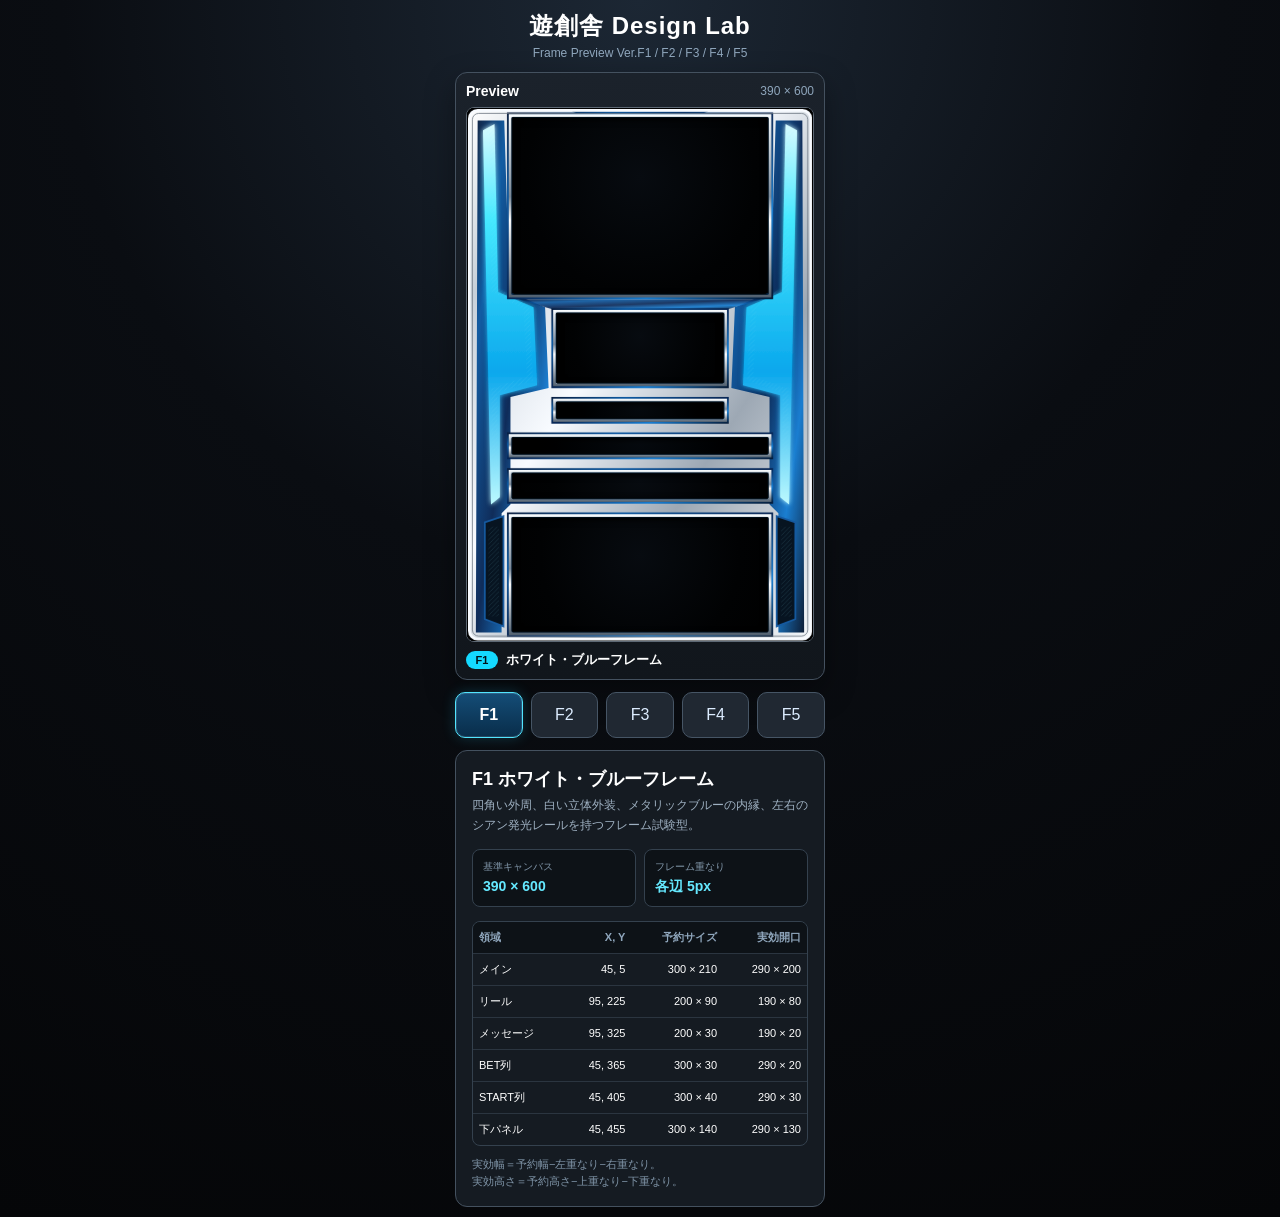
==== index.html @ 51da9c9e "Register F5 dark fantasy frame" ====
<!DOCTYPE html>
<html lang="ja">
<head>
<meta charset="UTF-8">
<meta name="viewport" content="width=device-width, initial-scale=1.0">
<title>遊創舎 Design Lab</title>
<link rel="stylesheet" href="CSS/base.css">
<link rel="stylesheet" href="CSS/layout.css">
<link rel="stylesheet" href="CSS/preview.css">
<link rel="stylesheet" href="CSS/frames/f1.css">
<link rel="stylesheet" href="CSS/frames/f2.css">
<link rel="stylesheet" href="CSS/frames/f3.css">
<link rel="stylesheet" href="CSS/frames/f4.css">
<link rel="stylesheet" href="CSS/frames/f5.css">
<link rel="stylesheet" href="CSS/editor.css">
<link rel="stylesheet" href="CSS/controls.css">
<link rel="stylesheet" href="CSS/responsive.css">
</head>
<body>
<main class="app">
<header><h1>遊創舎 Design Lab</h1><p>Frame Preview Ver.F1 / F2 / F3 / F4 / F5</p></header>
<section class="preview" aria-labelledby="preview-heading">
<div class="preview-title"><strong id="preview-heading">Preview</strong><span>390 × 600</span></div>
<div class="preview-area"><div class="canvas-guide" id="framePreview" role="img" aria-label="選択中のフレームプレビュー"></div></div>
<div class="preview-caption"><span id="frameCode">F1</span><strong id="frameName">ホワイト・ブルーフレーム</strong></div>
</section>
<nav class="frame-switcher" aria-label="フレーム選択">
<button class="frame-option active" type="button" data-frame="f1" aria-pressed="true">F1</button>
<button class="frame-option" type="button" data-frame="f2" aria-pressed="false">F2</button>
<button class="frame-option" type="button" data-frame="f3" aria-pressed="false">F3</button>
<button class="frame-option" type="button" data-frame="f4" aria-pressed="false">F4</button>
<button class="frame-option" type="button" data-frame="f5" aria-pressed="false">F5</button>
</nav>
<section id="editor" aria-live="polite"></section>
</main>
<script src="JS/config.js"></script>
<script src="JS/state.js"></script>
<script src="JS/ui.js"></script>
<script src="JS/frames/f1.js"></script>
<script src="JS/frames/f2.js"></script>
<script src="JS/frames/f3.js"></script>
<script src="JS/frames/f4.js"></script>
<script src="JS/frames/f5.js"></script>
<script src="JS/preview.js"></script>
<script src="JS/main.js"></script>
</body>
</html>
---- CSS/base.css ----
/* =========================================================
   base.css
   共通設定
========================================================= */

*{
    margin:0;
    padding:0;
    box-sizing:border-box;
}

body{
    min-height:100vh;
    background:
        radial-gradient(circle at 50% 0,#1c2734 0,#0a0d12 42%,#050608 100%);
    color:#fff;
    font-family:-apple-system,BlinkMacSystemFont,"Segoe UI",sans-serif;
}

button,
input,
select{
    font:inherit;
}
---- CSS/layout.css ----
/* =========================================================
   layout.css
   レイアウト
========================================================= */

.app{
    width:100%;
    max-width:390px;
    margin:auto;
    padding:10px;
}

header{
    margin-bottom:12px;
    text-align:center;
}

header h1{
    font-size:24px;
    letter-spacing:.04em;
}

header p{
    margin-top:4px;
    color:#8fa6bc;
    font-size:12px;
}

.preview{
    margin-bottom:12px;
    padding:10px;
    border:1px solid #44515f;
    border-radius:12px;
    background:linear-gradient(180deg,#1b222b,#11161c);
    box-shadow:0 12px 30px rgba(0,0,0,.35);
}

.preview-title{
    display:flex;
    align-items:center;
    justify-content:space-between;
    margin-bottom:8px;
    font-size:14px;
}

.preview-title span{
    color:#8fa6bc;
    font-size:12px;
    font-variant-numeric:tabular-nums;
}

.preview-caption{
    display:flex;
    align-items:center;
    gap:8px;
    margin-top:9px;
    font-size:13px;
}

.preview-caption span{
    min-width:32px;
    padding:3px 7px;
    border-radius:999px;
    background:#14d9ff;
    color:#001118;
    font-size:11px;
    font-weight:800;
    text-align:center;
}

.preview-caption strong{
    overflow:hidden;
    text-overflow:ellipsis;
    white-space:nowrap;
}
---- CSS/preview.css ----
/* =========================================================
   preview.css
   390 × 600 フレームプレビュー
========================================================= */

.preview-area{
    position:relative;
    width:100%;
    aspect-ratio:390/600;
    overflow:hidden;
    border:1px solid #5d6874;
    border-radius:8px;
    background:#020305;
}

.canvas-guide{
    position:absolute;
    inset:0;
    overflow:hidden;
    background:#000;
    isolation:isolate;
}

.frame-slot-layer,
.frame-shell-layer{
    position:absolute;
    inset:0;
}

.frame-slot-layer{
    z-index:1;
}

.frame-shell-layer{
    z-index:2;
    pointer-events:none;
}

.frame-slot{
    position:absolute;
    overflow:hidden;
    background:
        radial-gradient(circle at 50% 35%,#070b10 0,#010203 64%,#000 100%);
    box-shadow:
        inset 0 0 12px rgba(0,0,0,.95),
        inset 0 0 0 1px rgba(114,224,255,.08);
}

.frame-shell{
    display:block;
    width:100%;
    height:100%;
}
---- CSS/frames/f1.css ----
/* =========================================================
   frames/f1.css
   F1専用表現
========================================================= */

.f1-frame{
    box-shadow:
        inset 0 0 30px rgba(0,0,0,.95),
        0 0 18px rgba(44,208,255,.16);
}

.f1-shell{
    filter:drop-shadow(0 2px 3px rgba(0,0,0,.85));
}

.f1-led{
    animation:f1-led-pulse 2.4s ease-in-out infinite alternate;
}

.f1-led-delay{
    animation-delay:-1.2s;
}

@keyframes f1-led-pulse{
    from{
        opacity:.72;
    }

    to{
        opacity:1;
    }
}
---- CSS/frames/f2.css ----
/* =========================================================
   frames/f2.css
   F2専用表現
========================================================= */

.f2-frame{
    box-shadow:
        inset 0 0 34px rgba(0,0,0,.98),
        0 0 22px rgba(255,35,35,.2);
}

.f2-shell{
    filter:drop-shadow(0 3px 5px rgba(0,0,0,.95));
}

.f2-led{
    animation:f2-led-breathe 1.8s ease-in-out infinite alternate;
}

.f2-led-delay{
    animation-delay:-.9s;
}

@keyframes f2-led-breathe{
    from{
        opacity:.58;
    }

    to{
        opacity:1;
    }
}

@media (prefers-reduced-motion: reduce){
    .f2-led{
        animation:none;
        opacity:.9;
    }
}
---- CSS/frames/f3.css ----
/* =========================================================
   frames/f3.css
   F3 クローム・ゴールド ジュエルフレーム
========================================================= */

.f3-frame{
    box-shadow:
        inset 0 0 30px rgba(0,0,0,.96),
        0 0 24px rgba(255,196,42,.22);
}

.f3-shell{
    filter:drop-shadow(0 3px 5px rgba(0,0,0,.9));
}

.f3-jewel{
    animation:f3-jewel-glow 2.1s ease-in-out infinite alternate;
}

.f3-jewel-delay{
    animation-delay:-1.05s;
}

@keyframes f3-jewel-glow{
    from{opacity:.68;}
    to{opacity:1;}
}

@media (prefers-reduced-motion: reduce){
    .f3-jewel{
        animation:none;
        opacity:.92;
    }
}
---- CSS/frames/f4.css ----
/* =========================================================
   frames/f4.css
   F4 アルカナ・ファンタジーフレーム
========================================================= */

.f4-frame{
    box-shadow:inset 0 0 34px rgba(7,3,20,.98),0 0 26px rgba(128,91,255,.25);
}
.f4-shell{filter:drop-shadow(0 4px 6px rgba(0,0,0,.92));}
.f4-magic{animation:f4-magic-pulse 2.4s ease-in-out infinite alternate;transform-origin:center;}
.f4-rune{animation:f4-rune-pulse 3.2s ease-in-out infinite alternate;}
@keyframes f4-magic-pulse{from{opacity:.62}to{opacity:1}}
@keyframes f4-rune-pulse{from{opacity:.35}to{opacity:.88}}
@media (prefers-reduced-motion:reduce){.f4-magic,.f4-rune{animation:none;opacity:.9}}
---- CSS/frames/f5.css ----
/* F5 ダーク・アルカナ アーマーフレーム */
.f5-frame{box-shadow:inset 0 0 38px rgba(0,0,0,.98),0 0 28px rgba(174,44,255,.28)}
.f5-shell{filter:drop-shadow(0 4px 6px rgba(0,0,0,.95))}
.f5-mana{animation:f5-mana 1.9s ease-in-out infinite alternate}
.f5-crystal{animation:f5-crystal 2.5s ease-in-out infinite alternate}
@keyframes f5-mana{from{opacity:.48}to{opacity:1}}
@keyframes f5-crystal{from{opacity:.72}to{opacity:1}}
@media(prefers-reduced-motion:reduce){.f5-mana,.f5-crystal{animation:none;opacity:.92}}
---- CSS/editor.css ----
/* =========================================================
   editor.css
   F1寸法確認
========================================================= */

#editor{
    min-height:220px;
    padding:16px;
    border:1px solid #44515f;
    border-radius:12px;
    background:#151b22;
}

#editor h2{
    margin-bottom:5px;
    font-size:18px;
}

.frame-description{
    margin-bottom:14px;
    color:#9eb0c1;
    font-size:12px;
    line-height:1.6;
}

.dimension-summary{
    display:grid;
    grid-template-columns:repeat(2,minmax(0,1fr));
    gap:8px;
    margin-bottom:14px;
}

.dimension-summary div{
    padding:10px;
    border:1px solid #34414e;
    border-radius:8px;
    background:#0d1217;
}

.dimension-summary dt{
    margin-bottom:4px;
    color:#8297aa;
    font-size:10px;
}

.dimension-summary dd{
    color:#65e9ff;
    font-size:14px;
    font-weight:800;
    font-variant-numeric:tabular-nums;
}

.dimension-table-wrap{
    overflow-x:auto;
    border:1px solid #34414e;
    border-radius:8px;
}

.dimension-table{
    width:100%;
    min-width:330px;
    border-collapse:collapse;
    font-size:11px;
    font-variant-numeric:tabular-nums;
}

.dimension-table th,
.dimension-table td{
    padding:8px 6px;
    border-bottom:1px solid #2b3540;
    text-align:right;
    white-space:nowrap;
}

.dimension-table th:first-child,
.dimension-table td:first-child{
    text-align:left;
}

.dimension-table th{
    background:#0d1217;
    color:#8fa6bc;
    font-weight:600;
}

.dimension-table tbody tr:last-child td{
    border-bottom:none;
}

.dimension-note{
    margin-top:10px;
    color:#7f94a7;
    font-size:11px;
    line-height:1.55;
}
---- CSS/controls.css ----
/* =========================================================
   controls.css
   フレーム切替
========================================================= */

.frame-switcher{
    display:flex;
    gap:8px;
    margin-bottom:12px;
}

.frame-option{
    flex:1;
    min-height:46px;
    border:1px solid #465565;
    border-radius:10px;
    background:#202832;
    color:#dcecff;
    cursor:pointer;
    transition:
        border-color .2s,
        background-color .2s,
        box-shadow .2s;
}

.frame-option.active{
    border-color:#51e5ff;
    background:linear-gradient(180deg,#144d77,#092d4a);
    box-shadow:
        inset 0 0 0 1px rgba(255,255,255,.12),
        0 0 14px rgba(40,209,255,.2);
    color:#fff;
    font-weight:800;
}

.frame-option:focus-visible{
    outline:2px solid #fff;
    outline-offset:2px;
}
---- CSS/responsive.css ----
/* =========================================================
   responsive.css
========================================================= */

@media (max-width:360px){
    .app{
        padding:7px;
    }

    .preview,
    #editor{
        padding:8px;
    }

    header h1{
        font-size:21px;
    }
}

@media (prefers-reduced-motion:reduce){
    *,
    *::before,
    *::after{
        scroll-behavior:auto !important;
        animation-duration:.01ms !important;
        animation-iteration-count:1 !important;
        transition-duration:.01ms !important;
    }
}
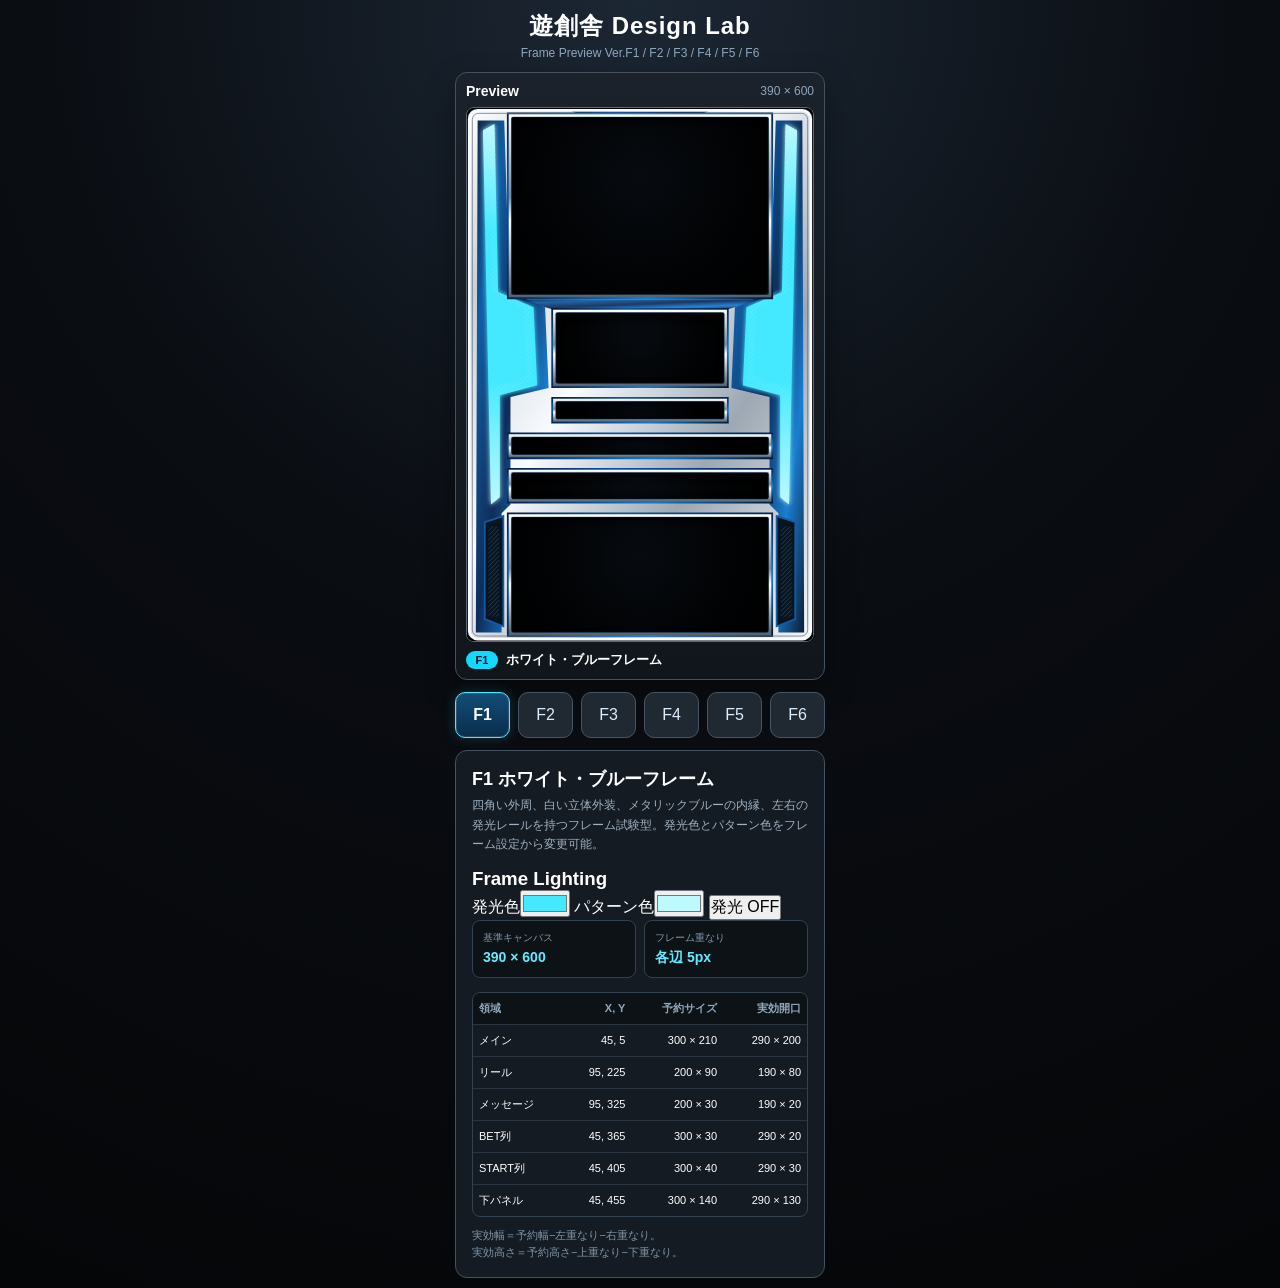
==== commit 0da57d4b: "Register F6 2.5-layer prototype" ====
--- a/index.html
+++ b/index.html
@@ -12,13 +12,14 @@
 <link rel="stylesheet" href="CSS/frames/f3.css">
 <link rel="stylesheet" href="CSS/frames/f4.css">
 <link rel="stylesheet" href="CSS/frames/f5.css">
+<link rel="stylesheet" href="CSS/frames/f6.css">
 <link rel="stylesheet" href="CSS/editor.css">
 <link rel="stylesheet" href="CSS/controls.css">
 <link rel="stylesheet" href="CSS/responsive.css">
 </head>
 <body>
 <main class="app">
-<header><h1>遊創舎 Design Lab</h1><p>Frame Preview Ver.F1 / F2 / F3 / F4 / F5</p></header>
+<header><h1>遊創舎 Design Lab</h1><p>Frame Preview Ver.F1 / F2 / F3 / F4 / F5 / F6</p></header>
 <section class="preview" aria-labelledby="preview-heading">
 <div class="preview-title"><strong id="preview-heading">Preview</strong><span>390 × 600</span></div>
 <div class="preview-area"><div class="canvas-guide" id="framePreview" role="img" aria-label="選択中のフレームプレビュー"></div></div>
@@ -30,6 +31,7 @@
 <button class="frame-option" type="button" data-frame="f3" aria-pressed="false">F3</button>
 <button class="frame-option" type="button" data-frame="f4" aria-pressed="false">F4</button>
 <button class="frame-option" type="button" data-frame="f5" aria-pressed="false">F5</button>
+<button class="frame-option" type="button" data-frame="f6" aria-pressed="false">F6</button>
 </nav>
 <section id="editor" aria-live="polite"></section>
 </main>
@@ -41,6 +43,7 @@
 <script src="JS/frames/f3.js"></script>
 <script src="JS/frames/f4.js"></script>
 <script src="JS/frames/f5.js"></script>
+<script src="JS/frames/f6.js"></script>
 <script src="JS/preview.js"></script>
 <script src="JS/main.js"></script>
 </body>
--- a/CSS/frames/f1.css
+++ b/CSS/frames/f1.css
@@ -2,31 +2,11 @@
    frames/f1.css
    F1専用表現
 ========================================================= */
-
-.f1-frame{
-    box-shadow:
-        inset 0 0 30px rgba(0,0,0,.95),
-        0 0 18px rgba(44,208,255,.16);
-}
-
-.f1-shell{
-    filter:drop-shadow(0 2px 3px rgba(0,0,0,.85));
-}
-
-.f1-led{
-    animation:f1-led-pulse 2.4s ease-in-out infinite alternate;
-}
-
-.f1-led-delay{
-    animation-delay:-1.2s;
-}
-
-@keyframes f1-led-pulse{
-    from{
-        opacity:.72;
-    }
-
-    to{
-        opacity:1;
-    }
-}
+.f1-frame{box-shadow:inset 0 0 30px rgba(0,0,0,.95),0 0 18px rgba(44,208,255,.16)}
+.f1-shell{filter:drop-shadow(0 2px 3px rgba(0,0,0,.85))}
+.f1-lighting{transition:opacity .25s ease}
+.f1-lighting.is-off{opacity:.08}
+.f1-led{animation:f1-led-pulse 2.4s ease-in-out infinite alternate}
+.f1-led-delay{animation-delay:-1.2s}
+@keyframes f1-led-pulse{from{opacity:.72}to{opacity:1}}
+@media(prefers-reduced-motion:reduce){.f1-led{animation:none;opacity:1}}
--- a/CSS/frames/f6.css
+++ b/CSS/frames/f6.css
@@ -0,0 +1,10 @@
+/* =========================================================
+   frames/f6.css
+   F6 2.5層構造プロトタイプ
+========================================================= */
+.f6-frame{box-shadow:inset 0 0 30px rgba(0,0,0,.96),0 0 20px rgba(69,233,255,.14)}
+.f6-shell{filter:drop-shadow(0 2px 4px rgba(0,0,0,.9))}
+.f6-led-source{animation:f6-led-pulse 1.8s ease-in-out infinite alternate}
+.f6-shell-window{mix-blend-mode:screen}
+@keyframes f6-led-pulse{from{opacity:.55}to{opacity:1}}
+@media(prefers-reduced-motion:reduce){.f6-led-source{animation:none;opacity:.9}}
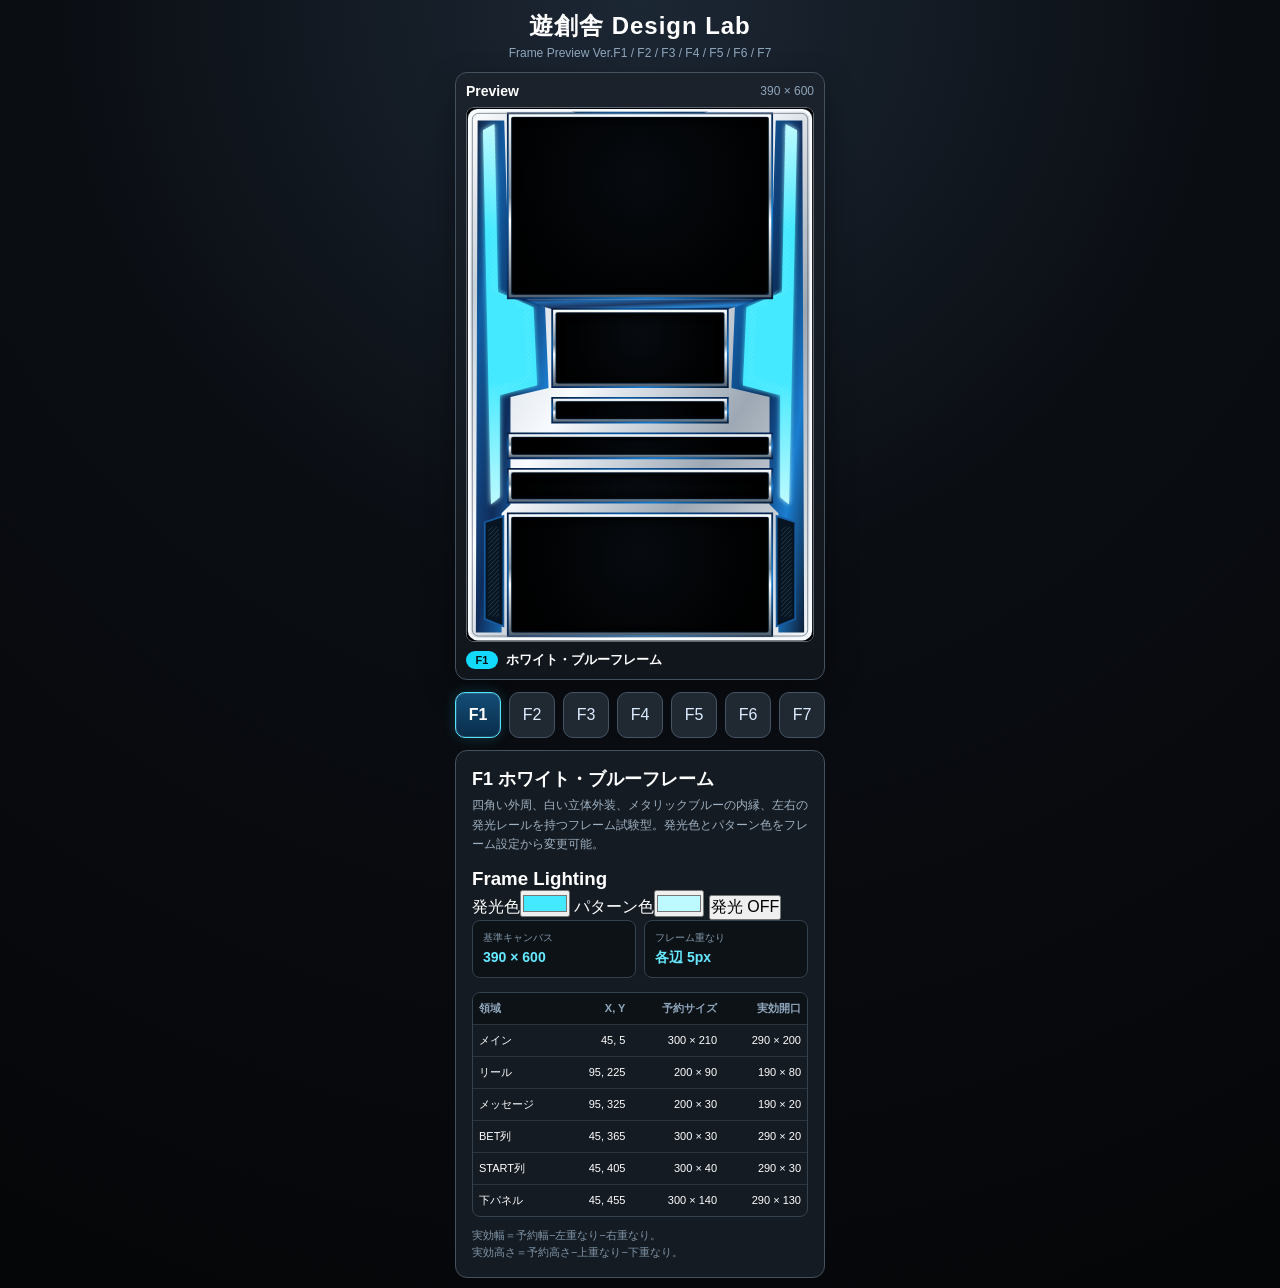
==== commit a1fe6742: "Register F7 high-detail frame" ====
--- a/index.html
+++ b/index.html
@@ -13,13 +13,14 @@
 <link rel="stylesheet" href="CSS/frames/f4.css">
 <link rel="stylesheet" href="CSS/frames/f5.css">
 <link rel="stylesheet" href="CSS/frames/f6.css">
+<link rel="stylesheet" href="CSS/frames/f7.css">
 <link rel="stylesheet" href="CSS/editor.css">
 <link rel="stylesheet" href="CSS/controls.css">
 <link rel="stylesheet" href="CSS/responsive.css">
 </head>
 <body>
 <main class="app">
-<header><h1>遊創舎 Design Lab</h1><p>Frame Preview Ver.F1 / F2 / F3 / F4 / F5 / F6</p></header>
+<header><h1>遊創舎 Design Lab</h1><p>Frame Preview Ver.F1 / F2 / F3 / F4 / F5 / F6 / F7</p></header>
 <section class="preview" aria-labelledby="preview-heading">
 <div class="preview-title"><strong id="preview-heading">Preview</strong><span>390 × 600</span></div>
 <div class="preview-area"><div class="canvas-guide" id="framePreview" role="img" aria-label="選択中のフレームプレビュー"></div></div>
@@ -32,6 +33,7 @@
 <button class="frame-option" type="button" data-frame="f4" aria-pressed="false">F4</button>
 <button class="frame-option" type="button" data-frame="f5" aria-pressed="false">F5</button>
 <button class="frame-option" type="button" data-frame="f6" aria-pressed="false">F6</button>
+<button class="frame-option" type="button" data-frame="f7" aria-pressed="false">F7</button>
 </nav>
 <section id="editor" aria-live="polite"></section>
 </main>
@@ -44,6 +46,8 @@
 <script src="JS/frames/f4.js"></script>
 <script src="JS/frames/f5.js"></script>
 <script src="JS/frames/f6.js"></script>
+<script src="JS/frames/f7.js"></script>
+<script src="JS/frames/layer-adapter.js"></script>
 <script src="JS/preview.js"></script>
 <script src="JS/main.js"></script>
 </body>
--- a/CSS/frames/f7.css
+++ b/CSS/frames/f7.css
@@ -0,0 +1,47 @@
+/* =========================================================
+   frames/f7.css
+   F7 High Detail クローム・ジュエル構造検証機
+========================================================= */
+.f7-frame{
+    background:
+        radial-gradient(circle at 50% 18%,rgba(255,203,54,.08),transparent 34%),
+        #050607;
+    box-shadow:
+        inset 0 0 34px rgba(0,0,0,.98),
+        inset 0 0 0 1px rgba(255,255,255,.08),
+        0 0 28px rgba(255,191,31,.22);
+}
+
+.f7-shell{
+    filter:drop-shadow(0 4px 6px rgba(0,0,0,.92));
+}
+
+.f7-jewel-module,
+.f7-led-source{
+    animation:f7-jewel-pulse 2.25s ease-in-out infinite alternate;
+}
+
+.f7-phase-b{
+    animation-delay:-1.125s;
+}
+
+.f7-fin{
+    filter:drop-shadow(0 1px 1px rgba(0,0,0,.85));
+}
+
+.f7-bezel{
+    filter:drop-shadow(0 1px 1px rgba(0,0,0,.82));
+}
+
+@keyframes f7-jewel-pulse{
+    from{opacity:.72;}
+    to{opacity:1;}
+}
+
+@media (prefers-reduced-motion: reduce){
+    .f7-jewel-module,
+    .f7-led-source{
+        animation:none;
+        opacity:.94;
+    }
+}
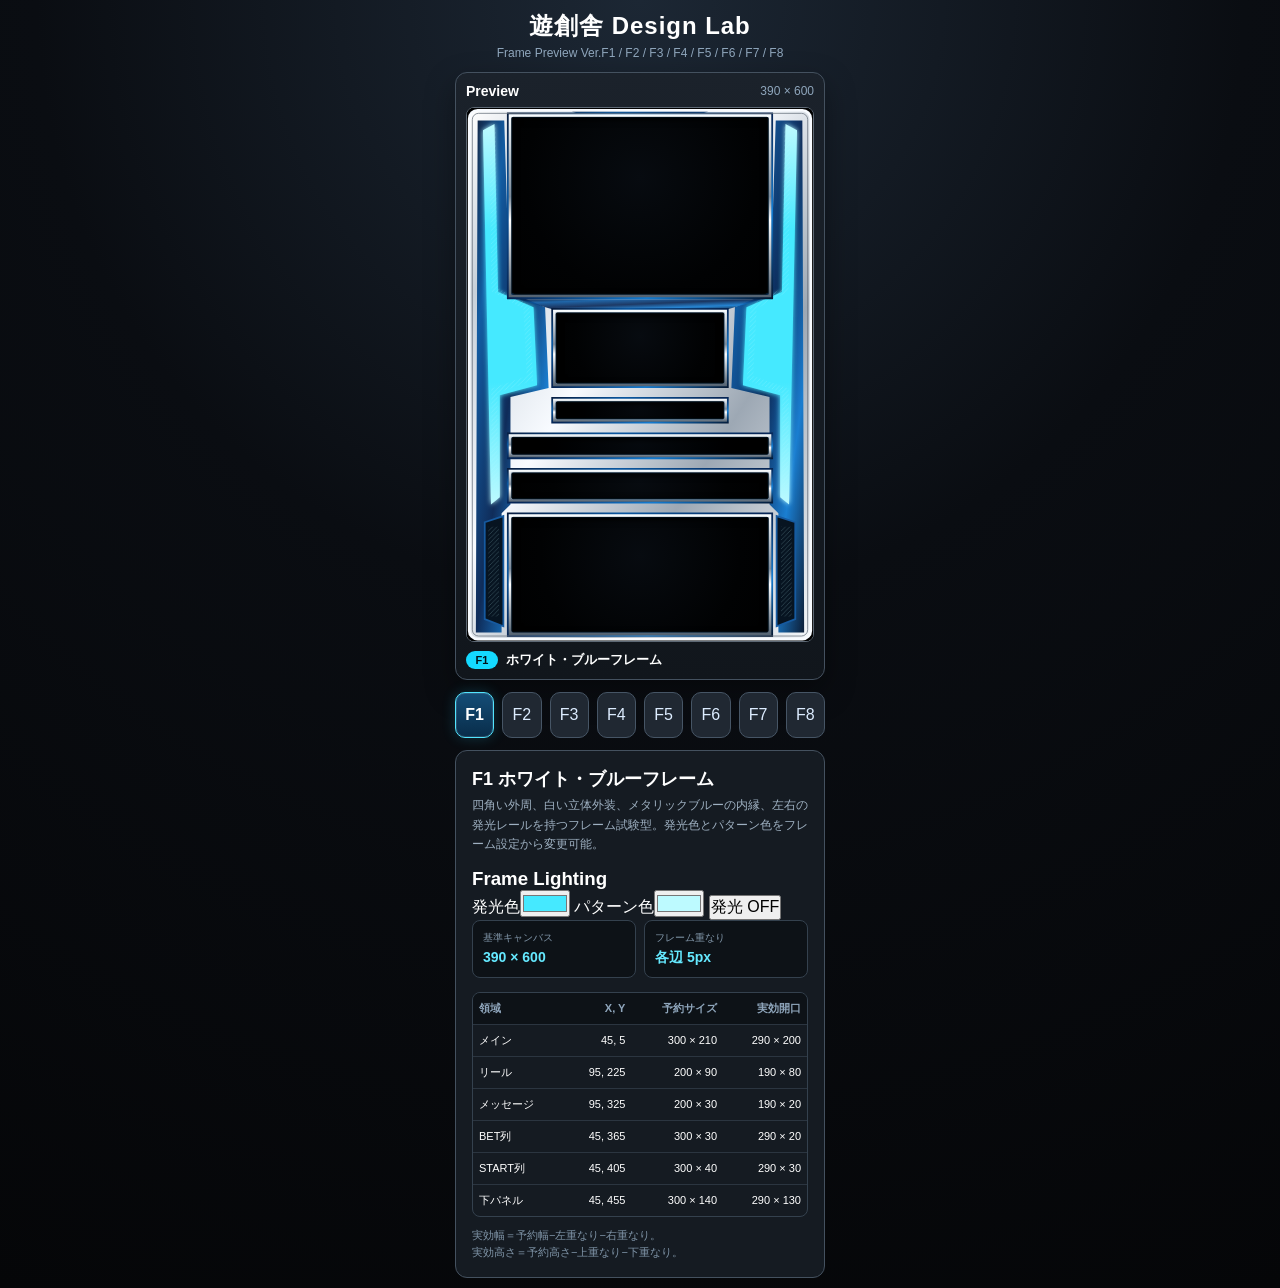
==== commit ecd29c52: "Add F8 Lupin B4 frame option" ====
--- a/index.html
+++ b/index.html
@@ -14,13 +14,14 @@
 <link rel="stylesheet" href="CSS/frames/f5.css">
 <link rel="stylesheet" href="CSS/frames/f6.css">
 <link rel="stylesheet" href="CSS/frames/f7.css">
+<link rel="stylesheet" href="CSS/frames/f8.css">
 <link rel="stylesheet" href="CSS/editor.css">
 <link rel="stylesheet" href="CSS/controls.css">
 <link rel="stylesheet" href="CSS/responsive.css">
 </head>
 <body>
 <main class="app">
-<header><h1>遊創舎 Design Lab</h1><p>Frame Preview Ver.F1 / F2 / F3 / F4 / F5 / F6 / F7</p></header>
+<header><h1>遊創舎 Design Lab</h1><p>Frame Preview Ver.F1 / F2 / F3 / F4 / F5 / F6 / F7 / F8</p></header>
 <section class="preview" aria-labelledby="preview-heading">
 <div class="preview-title"><strong id="preview-heading">Preview</strong><span>390 × 600</span></div>
 <div class="preview-area"><div class="canvas-guide" id="framePreview" role="img" aria-label="選択中のフレームプレビュー"></div></div>
@@ -34,6 +35,7 @@
 <button class="frame-option" type="button" data-frame="f5" aria-pressed="false">F5</button>
 <button class="frame-option" type="button" data-frame="f6" aria-pressed="false">F6</button>
 <button class="frame-option" type="button" data-frame="f7" aria-pressed="false">F7</button>
+<button class="frame-option" type="button" data-frame="f8" aria-pressed="false">F8</button>
 </nav>
 <section id="editor" aria-live="polite"></section>
 </main>
@@ -47,6 +49,7 @@
 <script src="JS/frames/f5.js"></script>
 <script src="JS/frames/f6.js"></script>
 <script src="JS/frames/f7.js"></script>
+<script src="JS/frames/f8.js"></script>
 <script src="JS/frames/layer-adapter.js"></script>
 <script src="JS/preview.js"></script>
 <script src="JS/main.js"></script>
--- a/CSS/frames/f8.css
+++ b/CSS/frames/f8.css
@@ -0,0 +1,34 @@
+/* =========================================================
+   frames/f8.css
+   F8 Lupin B4 実機比率ベース構造研究機
+========================================================= */
+.f8-frame{
+  background:#040506;
+  box-shadow:inset 0 0 26px rgba(0,0,0,.96),0 0 24px rgba(255,168,20,.18);
+}
+
+.f8-shell{
+  filter:drop-shadow(0 3px 5px rgba(0,0,0,.9));
+}
+
+.f8-side-led{
+  animation:f8-led-pulse 1.8s ease-in-out infinite alternate;
+}
+
+.f8-lower-led{
+  animation:f8-rainbow 3.6s linear infinite;
+}
+
+@keyframes f8-led-pulse{
+  from{opacity:.78;}
+  to{opacity:1;}
+}
+
+@keyframes f8-rainbow{
+  from{filter:hue-rotate(0deg);}
+  to{filter:hue-rotate(360deg);}
+}
+
+@media (prefers-reduced-motion: reduce){
+  .f8-side-led,.f8-lower-led{animation:none;}
+}
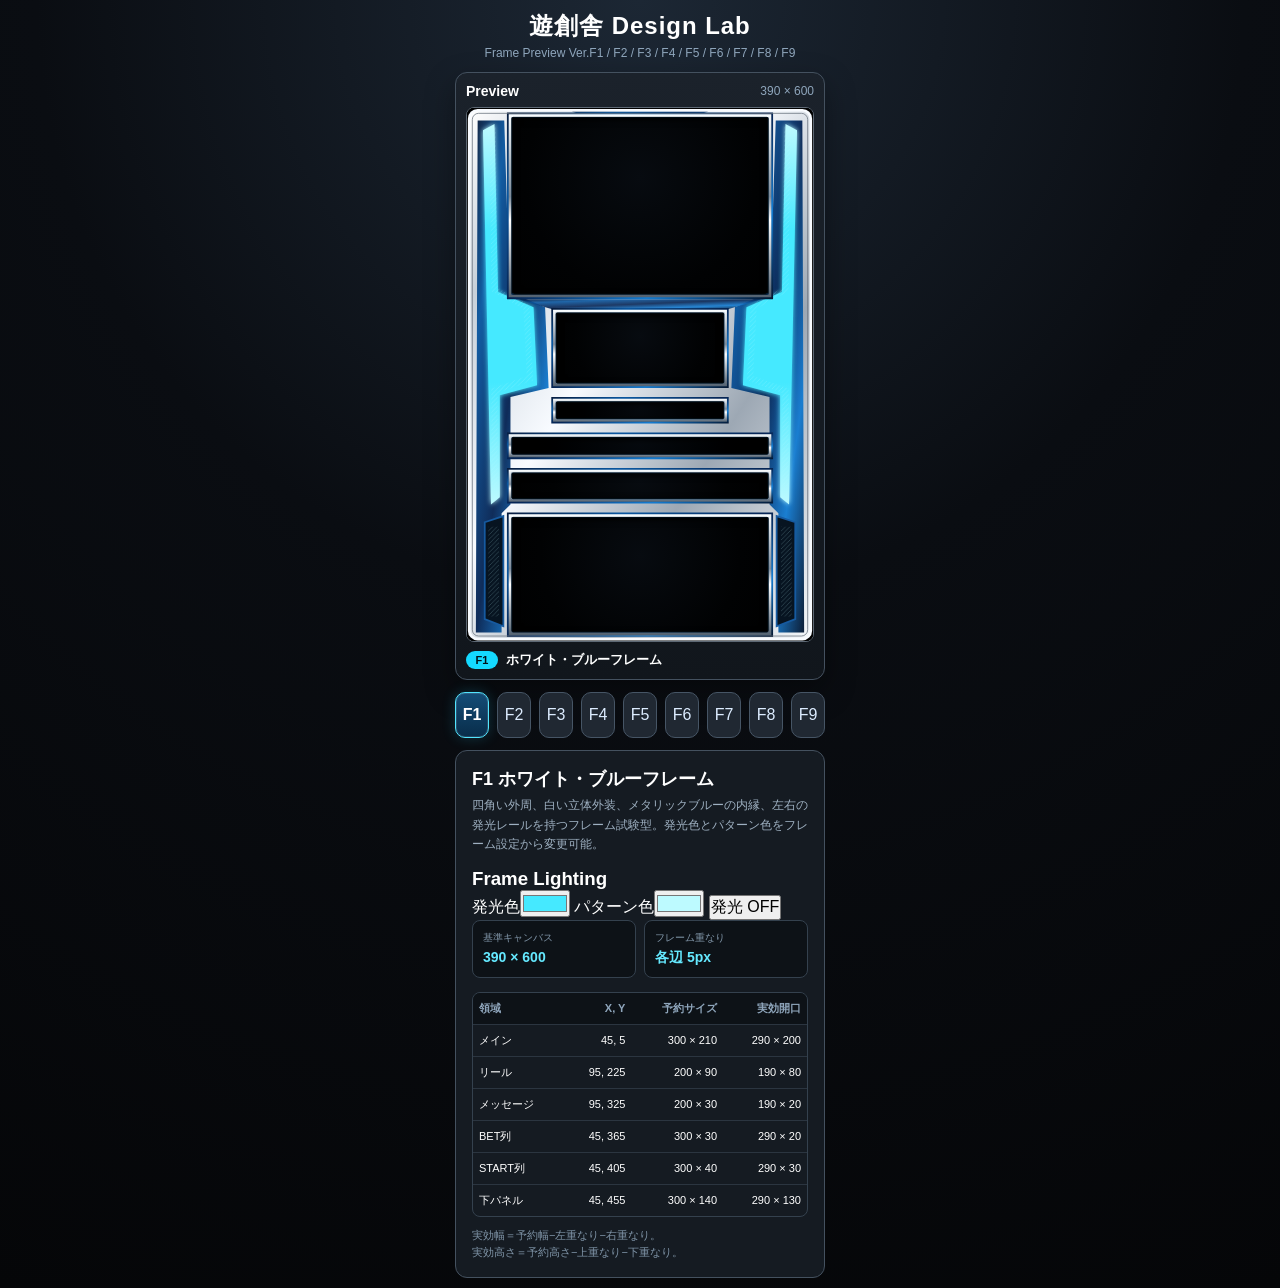
==== commit 537e084b: "Expose F9 hybrid frame in Design Lab" ====
--- a/index.html
+++ b/index.html
@@ -15,13 +15,14 @@
 <link rel="stylesheet" href="CSS/frames/f6.css">
 <link rel="stylesheet" href="CSS/frames/f7.css">
 <link rel="stylesheet" href="CSS/frames/f8.css">
+<link rel="stylesheet" href="CSS/frames/f9.css">
 <link rel="stylesheet" href="CSS/editor.css">
 <link rel="stylesheet" href="CSS/controls.css">
 <link rel="stylesheet" href="CSS/responsive.css">
 </head>
 <body>
 <main class="app">
-<header><h1>遊創舎 Design Lab</h1><p>Frame Preview Ver.F1 / F2 / F3 / F4 / F5 / F6 / F7 / F8</p></header>
+<header><h1>遊創舎 Design Lab</h1><p>Frame Preview Ver.F1 / F2 / F3 / F4 / F5 / F6 / F7 / F8 / F9</p></header>
 <section class="preview" aria-labelledby="preview-heading">
 <div class="preview-title"><strong id="preview-heading">Preview</strong><span>390 × 600</span></div>
 <div class="preview-area"><div class="canvas-guide" id="framePreview" role="img" aria-label="選択中のフレームプレビュー"></div></div>
@@ -36,6 +37,7 @@
 <button class="frame-option" type="button" data-frame="f6" aria-pressed="false">F6</button>
 <button class="frame-option" type="button" data-frame="f7" aria-pressed="false">F7</button>
 <button class="frame-option" type="button" data-frame="f8" aria-pressed="false">F8</button>
+<button class="frame-option" type="button" data-frame="f9" aria-pressed="false">F9</button>
 </nav>
 <section id="editor" aria-live="polite"></section>
 </main>
@@ -50,6 +52,7 @@
 <script src="JS/frames/f6.js"></script>
 <script src="JS/frames/f7.js"></script>
 <script src="JS/frames/f8.js"></script>
+<script src="JS/frames/f9.js"></script>
 <script src="JS/frames/layer-adapter.js"></script>
 <script src="JS/preview.js"></script>
 <script src="JS/main.js"></script>
--- a/CSS/frames/f9.css
+++ b/CSS/frames/f9.css
@@ -0,0 +1,33 @@
+/* =========================================================
+   F9 Lovable Hybrid / mechanism port + Yusosha exterior study
+========================================================= */
+.f9-frame .frame-slot-layer{opacity:.12;pointer-events:none}.f9-frame .frame-slot{border-style:dashed}
+.f9-frame .frame-shell-layer{position:absolute;inset:0;overflow:hidden}
+.f9-cabinet{position:absolute;inset:0;background:#050608;color:#fff;isolation:isolate;--chrome-a:#f7fafc;--chrome-b:#aeb7c1;--chrome-c:#59626d;--chrome-d:#171b20;--gold-a:#fff1a7;--gold-b:#d99821;--gold-c:#593308;--blue:#78b7ff}
+.f9-black-body{position:absolute;inset:3px 5px 5px;border-radius:18px 18px 7px 7px;background:linear-gradient(#181a1d 0 30%,#08090b 54%,#020304);box-shadow:inset 0 0 0 2px #222a30,inset 0 0 34px #000;z-index:0}
+.f9-frame-layer,.f9-parts-layer,.f9-shell-layer{position:absolute;inset:0}.f9-frame-layer{z-index:1}.f9-parts-layer{z-index:2}.f9-shell-layer{z-index:4;pointer-events:none}
+.f9-inner-spine{position:absolute;left:39px;right:39px;top:13px;bottom:71px;border:2px solid #40474e;border-radius:14px;background:linear-gradient(90deg,#111 0,#191c20 3%,#050607 8%,#050607 92%,#191c20 97%,#111);box-shadow:inset 0 0 20px #000}.f9-bottom-back{position:absolute;left:11px;right:11px;bottom:4px;height:78px;background:linear-gradient(#15181c,#020304);clip-path:polygon(4% 0,96% 0,100% 18%,98% 100%,2% 100%,0 18%)}
+/* top */
+.f9-top-unit{position:absolute;left:0;right:0;top:0;height:172px;overflow:hidden}.f9-top-speaker{position:absolute;top:6px;width:112px;height:38px;background:linear-gradient(#272b31,#050607);box-shadow:inset 0 1px #525a63}.f9-top-speaker:after{content:"";position:absolute;inset:7px 13px;background-image:radial-gradient(#5d6570 1px,transparent 1.3px);background-size:5px 5px;opacity:.65}.f9-top-speaker.left{left:11px;clip-path:polygon(0 0,100% 0,82% 100%,5% 100%)}.f9-top-speaker.right{right:11px;clip-path:polygon(0 0,100% 0,95% 100%,18% 100%)}
+.f9-gold-crown{position:absolute;left:118px;right:118px;top:0;height:34px;background:linear-gradient(180deg,#ffeaa2,#aa6611 58%,#5b3205);clip-path:polygon(8% 0,92% 0,100% 78%,93% 100%,7% 100%,0 78%);box-shadow:inset 0 0 0 2px #3b2409,inset 0 4px 8px #fff4}.f9-gold-crown:after{content:"";position:absolute;inset:4px 13px;background:repeating-linear-gradient(90deg,#24180a 0 2px,transparent 2px 6px),repeating-linear-gradient(0deg,#24180a 0 2px,transparent 2px 6px);opacity:.65}
+.f9-gold-mesh{position:absolute;background:linear-gradient(135deg,#3d2507,#db8f13 28%,#6a3905 55%,#f2b63d 82%,#2b1702);box-shadow:inset 0 0 0 2px #2e1a05}.f9-gold-mesh:after{content:"";position:absolute;inset:3px;background:repeating-linear-gradient(45deg,transparent 0 7px,#2b1808 7px 9px),repeating-linear-gradient(-45deg,transparent 0 7px,#5e360c 7px 9px);opacity:.65}.f9-gold-mesh.left{left:38px;top:38px;width:126px;height:108px;clip-path:polygon(6% 0,100% 0,86% 100%,0 92%)}.f9-gold-mesh.center{left:158px;top:34px;width:72px;height:31px;clip-path:polygon(8% 0,100% 0,87% 100%,0 88%)}
+.f9-dot-circle{position:absolute;left:55px;top:43px;width:119px;height:119px;border-radius:50%;background:radial-gradient(circle at 36% 28%,#26303a,#030405 68%);box-shadow:0 0 0 3px #030405,0 0 0 7px #a9771d,0 0 0 10px #1f252a,inset 0 0 20px #000;z-index:3}.f9-dot-grid{position:absolute;inset:15px;display:grid;grid-template-columns:repeat(15,1fr);gap:1px;border-radius:50%;overflow:hidden;padding:2px;background:#020304}.f9-dot{border-radius:50%;background:#17202a}.f9-dot.on{background:radial-gradient(circle,#fff0a1,#ff9d20 55%,#7c3600);box-shadow:0 0 3px #ff9d20}.f9-ring{position:absolute;inset:-5px;border-radius:50%}.f9-ring-dot{position:absolute;width:5px;height:5px;margin:-2.5px;border-radius:50%;background:radial-gradient(circle,#fff,#75cfff 60%,#164d83);box-shadow:0 0 5px #68c8ff;animation:f9Ring 1.8s ease-in-out infinite}@keyframes f9Ring{50%{filter:brightness(1.8);transform:scale(1.2)}}
+.f9-reel-box{position:absolute;right:50px;top:50px;display:flex;gap:4px;padding:5px;background:linear-gradient(#f4f6f8,#777f88 43%,#1c2025 72%,#08090b);border-radius:7px;box-shadow:0 4px 9px #000,inset 0 1px #fff;z-index:3}.f9-reel{width:31px;height:91px;border-radius:3px;background:linear-gradient(#000b,transparent 25%,transparent 75%,#000c),repeating-linear-gradient(#fff8e5 0 29px,#e7b43a 29px 58px);box-shadow:inset 0 0 8px #000}.f9-reel span{display:block;margin-top:32px;text-align:center;color:#704300;font-weight:900;font-size:15px}
+/* display */
+.f9-main-display{position:absolute;left:41px;right:41px;top:171px;height:154px;padding:5px;border-radius:9px;background:linear-gradient(#f7fafc,#727b84 29%,#2d3339 55%,#b5bec7 76%,#171b1f);box-shadow:0 7px 14px #000,inset 0 1px #fff}.f9-main-display:before{content:"";position:absolute;inset:7px;border-radius:6px;background:#040506}.f9-screen{position:absolute;inset:11px;border-radius:4px;overflow:hidden;background:radial-gradient(ellipse at 50% 110%,#724900,#120d03 60%,#000);display:flex;align-items:center;justify-content:center;flex-direction:column;box-shadow:inset 0 0 0 2px #000}.f9-rays{position:absolute;inset:-55%;background:repeating-conic-gradient(#e2a62b22 0 7deg,transparent 7deg 15deg);animation:f9Spin 24s linear infinite}@keyframes f9Spin{to{transform:rotate(1turn)}}.f9-screen strong{position:relative;z-index:1;font-size:31px;letter-spacing:.2em;background:linear-gradient(#fff7d0,#ffc84e,#855405);color:transparent;background-clip:text;-webkit-background-clip:text}.f9-screen small{position:relative;z-index:1;color:#f4d99e;font-size:8px;letter-spacing:.3em;margin-top:7px}
+/* deck */
+.f9-deck{position:absolute;left:24px;right:24px;top:324px;height:54px;clip-path:polygon(4% 0,96% 0,100% 100%,0 100%);background:linear-gradient(#4b525a,#1d2126 39%,#08090b);box-shadow:0 7px 14px #000,inset 0 1px #747d85;z-index:5}.f9-deck-lip{position:absolute;left:10px;right:10px;top:0;height:7px;background:linear-gradient(#fbfcfd,#737c85,#22272c)}.f9-stops{position:absolute;left:50%;top:10px;transform:translateX(-50%);display:flex;gap:15px}.f9-stop{width:31px;height:31px;padding:0;border:0;border-radius:50%;background:radial-gradient(circle at 35% 28%,#ffe1c3,#ff6530 45%,#8a1b00 100%);box-shadow:0 0 10px #ff6b32,inset 0 -3px 7px #0009,0 3px 0 #111;transition:.08s}.f9-stop:active{transform:translateY(2px);filter:brightness(1.65)}.f9-side-key{position:absolute;top:17px;display:flex;gap:5px}.f9-side-key.left{left:27px}.f9-side-key.right{right:27px}.f9-side-key i{display:block;width:19px;height:8px;border-radius:2px;background:linear-gradient(#d5dbe0,#565d65)}.f9-side-key .slot{background:#08090b;box-shadow:0 0 0 3px #9ea6ad}
+/* lower */
+.f9-lower{position:absolute;left:0;right:0;top:379px;height:147px}.f9-lower-frame{position:absolute;left:49px;right:49px;top:4px;bottom:4px;padding:6px;border-radius:7px;background:linear-gradient(#f5f8fa,#8e97a1 24%,#3c434b 52%,#b5bdc5 75%,#15191d);box-shadow:0 7px 14px #000,inset 0 1px #fff}.f9-lower-art{position:absolute;inset:7px;border-radius:4px;overflow:hidden;background:conic-gradient(from 210deg at 50% 70%,#ba5600,#ffba24,#ffd878,#e68000,#ffb11a);box-shadow:inset 0 0 0 2px #120800,inset 0 0 32px #5a1e00}.f9-lower-art:before{content:"";position:absolute;inset:0;background:repeating-linear-gradient(115deg,#0002 0 9px,transparent 9px 21px)}.f9-art-glow{position:absolute;left:22%;right:22%;top:-10px;height:80px;border-radius:50%;background:#fff3;filter:blur(17px)}.f9-lower-led{position:absolute;top:10px;bottom:10px;width:27px;border-radius:8px;background:linear-gradient(90deg,#ffffff33,#0007);box-shadow:inset 0 0 0 2px #0b0c0e,inset 3px 0 7px #fff5,0 0 11px #7dbbff}.f9-lower-led:before{content:"";position:absolute;inset:4px;border-radius:5px;background:linear-gradient(#eef9ff,#92c8ff 45%,#305fbd);box-shadow:0 0 12px #89beff;animation:f9Breath 2.8s ease-in-out infinite}.f9-lower-led:after{content:"";position:absolute;left:5px;top:4px;bottom:4px;width:5px;border-radius:4px;background:linear-gradient(#fff,#ffffff18)}.f9-lower-led.left{left:16px}.f9-lower-led.right{right:16px}.f9-lower.rainbow .f9-lower-led:before{background:linear-gradient(#ff3b64,#ff9835,#ffe24c,#46e17a,#3fd9e8,#4c7bff,#ad56f3,#ff3b64);background-size:100% 260%;animation:f9Rainbow 2s linear infinite}@keyframes f9Rainbow{to{background-position:0 260%}}@keyframes f9Breath{50%{filter:brightness(1.45)}}
+/* base */
+.f9-base{position:absolute;left:8px;right:8px;bottom:3px;height:78px;background:linear-gradient(#282d33,#0b0d0f 48%,#010203);clip-path:polygon(4% 0,96% 0,100% 18%,99% 100%,1% 100%,0 18%);box-shadow:inset 0 1px #515860;z-index:5}.f9-base-top{height:14px;background:linear-gradient(#676f78,#20252a);clip-path:polygon(3% 0,97% 0,100% 100%,0 100%)}.f9-tray{position:absolute;left:64px;right:64px;top:18px;height:17px;border-radius:3px;background:linear-gradient(#020304,#101316);box-shadow:inset 0 5px 9px #000}.f9-vents{position:absolute;left:59px;right:59px;bottom:13px;height:20px;border-radius:3px;background:repeating-linear-gradient(90deg,#050607 0 7px,#323840 7px 9px);box-shadow:inset 0 0 7px #000}.f9-foot{position:absolute;left:14px;right:14px;bottom:0;height:9px;background:#000}
+/* chrome shell */
+.f9-shoulder,.f9-mid-shell,.f9-waist,.f9-lower-shell{position:absolute;background:linear-gradient(105deg,#0f1215 0 7%,#7f8892 16%,#f7f9fb 29%,#8a939d 42%,#333940 57%,#c8d0d8 73%,#4c545c 86%,#0c0f12);box-shadow:inset 0 1px #fff8,inset 0 -3px 7px #000a,2px 1px 8px #000}.f9-shoulder{top:0;width:66px;height:171px}.f9-shoulder.left{left:0;clip-path:polygon(7% 0,100% 0,78% 19%,96% 52%,78% 100%,0 94%,0 13%)}.f9-shoulder.right{right:0;transform:scaleX(-1);clip-path:polygon(7% 0,100% 0,78% 19%,96% 52%,78% 100%,0 94%,0 13%)}.f9-shoulder i,.f9-mid-shell i{position:absolute;left:8px;top:11px;width:22px;height:33px;clip-path:polygon(0 0,100% 18%,82% 100%,0 78%);background:linear-gradient(135deg,#fff,#575f67,#dce1e5)}.f9-shoulder b{position:absolute;left:12px;bottom:12px;width:30px;height:17px;background:linear-gradient(135deg,#392005,#e39b22,#623805);clip-path:polygon(0 20%,100% 0,78% 100%,4% 82%)}
+.f9-mid-shell{top:168px;width:67px;height:143px}.f9-mid-shell.left{left:0;clip-path:polygon(0 7%,84% 0,100% 21%,96% 80%,78% 100%,0 93%)}.f9-mid-shell.right{right:0;transform:scaleX(-1);clip-path:polygon(0 7%,84% 0,100% 21%,96% 80%,78% 100%,0 93%)}.f9-mid-shell i{top:96px;height:31px}.f9-mid-shell b{position:absolute;left:5px;top:10px;width:41px;height:11px;background:linear-gradient(#fff,#666,#111);clip-path:polygon(0 0,100% 25%,85% 100%,0 75%)}
+.f9-waist{top:310px;width:49px;height:72px}.f9-waist.left{left:0;clip-path:polygon(0 0,100% 14%,92% 84%,0 100%)}.f9-waist.right{right:0;transform:scaleX(-1);clip-path:polygon(0 0,100% 14%,92% 84%,0 100%)}
+.f9-lower-shell{top:378px;width:48px;height:150px}.f9-lower-shell.left{left:0;clip-path:polygon(0 5%,88% 0,100% 15%,91% 87%,78% 100%,0 94%)}.f9-lower-shell.right{right:0;transform:scaleX(-1);clip-path:polygon(0 5%,88% 0,100% 15%,91% 87%,78% 100%,0 94%)}.f9-lower-shell i{position:absolute;left:6px;bottom:12px;width:33px;height:24px;background:linear-gradient(135deg,#fff,#565e66,#d7dde2);clip-path:polygon(0 0,100% 18%,77% 100%,0 82%)}
+/* side prism */
+.f9-side-mech{position:absolute;width:45px;perspective:420px;pointer-events:none}.f9-side-mech.left{left:9px}.f9-side-mech.right{right:9px}.f9-side-mech.upper{top:43px;height:119px}.f9-side-mech.middle{top:181px;height:129px}.f9-mech-housing{position:absolute;inset:0;border-radius:9px;background:linear-gradient(90deg,#050607,#262b31,#090b0d);box-shadow:inset 0 0 0 1px #ffffff22,inset 0 0 12px #000,0 3px 9px #000;overflow:hidden}.f9-mech-prism{position:absolute;inset:3px;transform-style:preserve-3d;transition:transform .6s cubic-bezier(.5,0,.2,1)}.f9-side-mech.open .f9-mech-prism{transform:rotateY(-92deg)}.f9-side-mech.right.open .f9-mech-prism{transform:rotateY(92deg)}.f9-mech-face{position:absolute;inset:0;border-radius:6px;backface-visibility:hidden}.f9-mech-face.cover{transform:translateZ(17px);background:linear-gradient(90deg,#1c2025,#b9c1ca 24%,#fff 42%,#68717a 73%,#15191d);box-shadow:inset 0 0 0 1px #fff6}.f9-led-bar{position:absolute;inset:8px 12px;border-radius:4px;background:linear-gradient(#eef9ff,var(--f9-led-main) 48%,#315fbd);box-shadow:0 0 9px var(--f9-led-main);animation:f9Breath 2.5s ease-in-out infinite}.f9-prism-ridge{position:absolute;right:4px;top:4px;bottom:4px;width:4px;background:#fff5;border-radius:3px}.f9-mech-face.leds{transform:rotateY(90deg) translateZ(17px);display:flex;flex-direction:column;justify-content:space-around;align-items:center;padding:4px 0;background:linear-gradient(90deg,#030405,#20262d 55%,#030405)}.f9-side-mech.right .f9-mech-face.leds{transform:rotateY(-90deg) translateZ(17px)}.f9-big-led{width:29px;height:29px;border-radius:50%;background:radial-gradient(circle at 35% 28%,#fff,transparent 40%),radial-gradient(circle,var(--c1),var(--c2) 72%);box-shadow:0 0 13px var(--c1),inset 0 -4px 7px #0008,0 0 0 2px #090b0d}.f9-side-mech.open .f9-big-led{animation:f9Led .95s ease-in-out infinite}.f9-side-mech.open .f9-big-led:nth-child(2){animation-delay:.16s}.f9-side-mech.open .f9-big-led:nth-child(3){animation-delay:.32s}@keyframes f9Led{50%{filter:brightness(1.55);transform:scale(1.04)}}
+.f9-cabinet.leds-off .f9-big-led,.f9-cabinet.leds-off .f9-led-bar,.f9-cabinet.leds-off .f9-ring-dot,.f9-cabinet.leds-off .f9-dot.on,.f9-cabinet.leds-off .f9-lower-led:before,.f9-cabinet.leds-off .f9-stop{filter:grayscale(1) brightness(.32)!important;animation:none!important;box-shadow:none!important}
+/* editor controls */
+.f9-controls{margin-top:14px;padding:12px;border:1px solid #343a40;border-radius:10px;background:#101317}.f9-controls h3{margin:0 0 10px;font-size:14px}.f9-control-grid{display:grid;grid-template-columns:repeat(3,1fr);gap:6px}.f9-control-grid button{min-height:36px;border:1px solid #62511f;border-radius:7px;background:linear-gradient(#292713,#111);color:#f4d168;font-size:10px}.f9-controls p{margin:9px 0 0;color:#9aa3ad;font-size:11px;line-height:1.45}@media(max-width:430px){.f9-control-grid{grid-template-columns:1fr}.f9-control-grid button{font-size:11px}}
